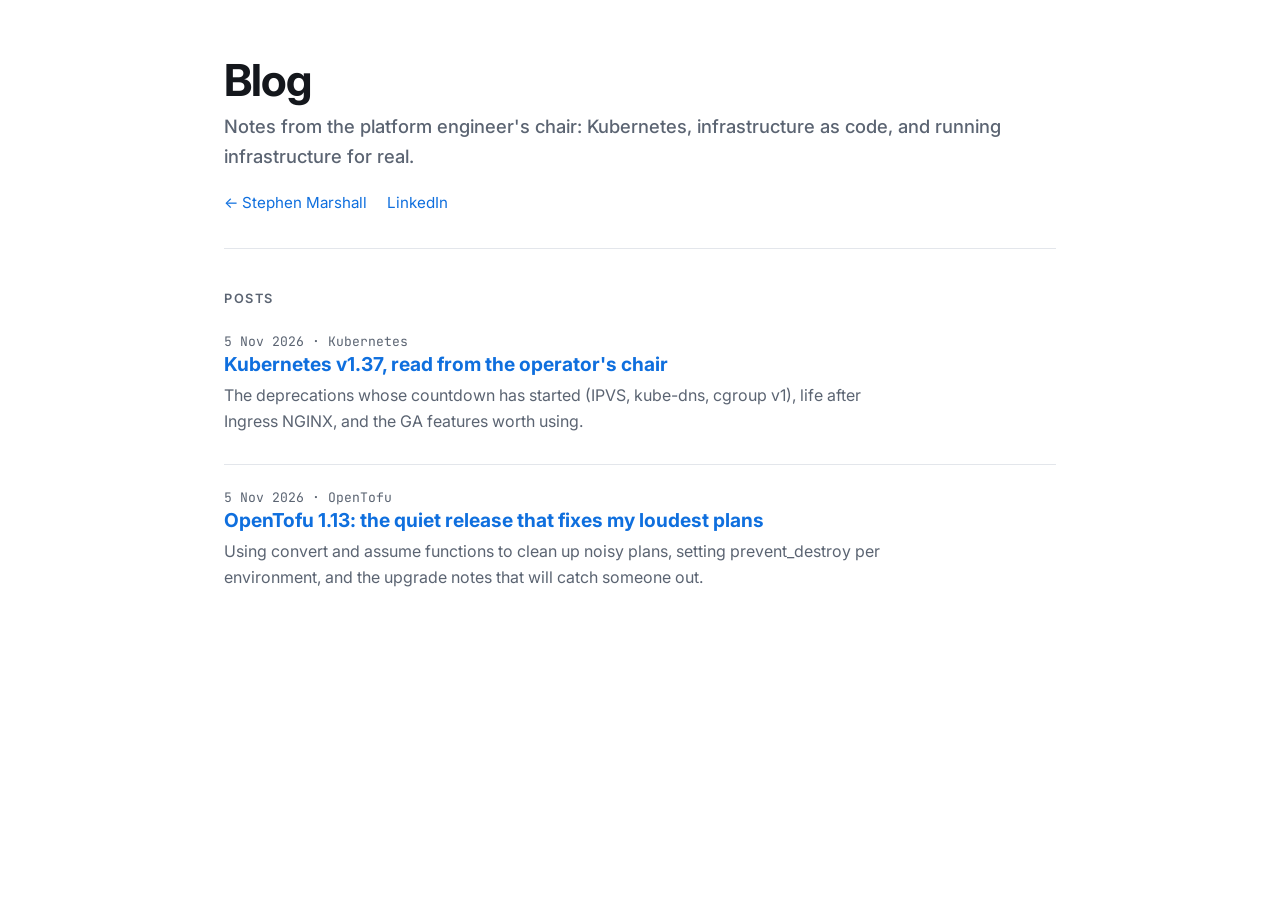
==== blog/index.html @ 0a49994a "Add blog with Kubernetes v1.37 and OpenTofu 1.13 posts Co-Authored-By: Claude Opus 5.5 <noreply@anth" ====
<!doctype html>
<html lang="en">
<head>
<meta charset="utf-8">
<meta name="viewport" content="width=device-width, initial-scale=1">
<title>Stephen Marshall — Blog</title>
<meta name="description" content="Notes from the platform engineer's chair: Kubernetes, OpenTofu and running infrastructure for real.">
<link rel="preconnect" href="https://fonts.googleapis.com">
<link rel="preconnect" href="https://fonts.gstatic.com" crossorigin>
<link href="https://fonts.googleapis.com/css2?family=Inter:wght@400;500;600;700&family=JetBrains+Mono:wght@500&display=swap" rel="stylesheet">
<link rel="stylesheet" href="../style.css">
<link rel="stylesheet" href="blog.css">
</head>
<body>
<div class="wrap">
  <header>
    <h1>Blog</h1>
    <p class="role">Notes from the platform engineer's chair: Kubernetes, infrastructure as code, and running infrastructure for real.</p>
    <div class="contact">
      <a href="../">← Stephen Marshall</a>
      <a href="https://www.linkedin.com/in/stephenmarshallsheerness" rel="noopener">LinkedIn</a>
    </div>
  </header>

  <section>
    <h2>Posts</h2>
    <ul class="post-list">
      <li>
        <div class="meta">5 Nov 2026 · Kubernetes</div>
        <h3><a href="kubernetes-1-37-for-operators/">Kubernetes v1.37, read from the operator's chair</a></h3>
        <p>The deprecations whose countdown has started (IPVS, kube-dns, cgroup v1), life after Ingress NGINX, and the GA features worth using.</p>
      </li>
      <li>
        <div class="meta">5 Nov 2026 · OpenTofu</div>
        <h3><a href="opentofu-1-13-quiet-release/">OpenTofu 1.13: the quiet release that fixes my loudest plans</a></h3>
        <p>Using convert and assume functions to clean up noisy plans, setting prevent_destroy per environment, and the upgrade notes that will catch someone out.</p>
      </li>
    </ul>
  </section>
</div>
</body>
</html>
---- style.css ----
:root {
    --bg: #ffffff;
    --surface: #f6f7f9;
    --text: #14171c;
    --muted: #5b6472;
    --line: #e3e6eb;
    --accent: #0f6fde;
    --chip: #eef3fb;
    --chip-text: #1d4f91;
  }
  @media (prefers-color-scheme: dark) {
    :root:not([data-theme="light"]) {
      --bg: #0e1116;
      --surface: #161b22;
      --text: #e6e9ee;
      --muted: #9aa4b2;
      --line: #262d38;
      --accent: #5aa2ff;
      --chip: #1a2433;
      --chip-text: #a9c8f5;
    }
  }
  :root[data-theme="dark"] {
    --bg: #0e1116;
    --surface: #161b22;
    --text: #e6e9ee;
    --muted: #9aa4b2;
    --line: #262d38;
    --accent: #5aa2ff;
    --chip: #1a2433;
    --chip-text: #a9c8f5;
  }

  * { box-sizing: border-box; }
  html { -webkit-text-size-adjust: 100%; }
  body {
    margin: 0;
    background: var(--bg);
    color: var(--text);
    font: 16px/1.6 Inter, system-ui, -apple-system, "Segoe UI", Roboto, sans-serif;
  }
  a { color: var(--accent); text-decoration: none; }
  a:hover { text-decoration: underline; }

  .wrap { max-width: 880px; margin: 0 auto; padding: 56px 24px 80px; }

  header { border-bottom: 1px solid var(--line); padding-bottom: 32px; margin-bottom: 8px; }
  h1 { font-size: clamp(2rem, 5vw, 2.75rem); line-height: 1.1; margin: 0 0 8px; letter-spacing: -0.02em; }
  .role { font-size: 1.15rem; color: var(--muted); margin: 0 0 20px; font-weight: 500; }
  .contact { display: flex; flex-wrap: wrap; gap: 8px 20px; font-size: 0.95rem; color: var(--muted); }
  .contact a { display: inline-flex; align-items: center; gap: 6px; }
  .actions { margin-top: 20px; display: flex; gap: 10px; flex-wrap: wrap; }
  .btn {
    font: inherit; font-size: 0.9rem; font-weight: 500;
    padding: 7px 14px; border-radius: 8px; cursor: pointer;
    border: 1px solid var(--line); background: var(--surface); color: var(--text);
  }
  .btn:hover { border-color: var(--accent); }

  section { padding: 32px 0 8px; }
  h2 {
    font-size: 0.8rem; text-transform: uppercase; letter-spacing: 0.12em;
    color: var(--muted); margin: 0 0 18px; font-weight: 600;
  }
  .summary p { margin: 0 0 12px; max-width: 70ch; }

  .skills { display: grid; grid-template-columns: repeat(auto-fit, minmax(240px, 1fr)); gap: 16px; }
  .skill-group { background: var(--surface); border: 1px solid var(--line); border-radius: 12px; padding: 16px 18px; }
  .skill-group h3 { margin: 0 0 10px; font-size: 0.95rem; }
  .chips { display: flex; flex-wrap: wrap; gap: 6px; }
  .chip { background: var(--chip); color: var(--chip-text); border-radius: 999px; padding: 2px 10px; font-size: 0.82rem; font-weight: 500; }

  .job { display: grid; grid-template-columns: 170px 1fr; gap: 4px 24px; padding: 18px 0; border-top: 1px solid var(--line); }
  .job:first-of-type { border-top: 0; padding-top: 0; }
  .when { color: var(--muted); font-size: 0.88rem; font-family: "JetBrains Mono", ui-monospace, monospace; padding-top: 3px; }
  .job h3 { margin: 0; font-size: 1.05rem; }
  .org { color: var(--muted); font-size: 0.95rem; margin: 2px 0 8px; }
  .job ul { margin: 0; padding-left: 18px; }
  .job li { margin: 0 0 4px; }
  .job p { margin: 0 0 6px; }
  .compact .job { padding: 12px 0; }

  .list { display: grid; grid-template-columns: repeat(auto-fit, minmax(260px, 1fr)); gap: 12px; }
  .item { border: 1px solid var(--line); border-radius: 12px; padding: 14px 16px; }
  .item strong { display: block; }
  .item span { color: var(--muted); font-size: 0.9rem; }

  .principles { display: grid; grid-template-columns: repeat(auto-fit, minmax(240px, 1fr)); gap: 12px; }
  .principles div { border-left: 3px solid var(--accent); padding: 4px 0 4px 14px; }
  .principles strong { display: block; }
  .principles span { color: var(--muted); font-size: 0.92rem; }

  footer { margin-top: 48px; padding-top: 20px; border-top: 1px solid var(--line); color: var(--muted); font-size: 0.85rem; }

  @media (max-width: 640px) {
    .wrap { padding: 32px 16px 56px; }
    .job { grid-template-columns: 1fr; }
  }

  @media print {
    :root { --bg: #fff; --surface: #fff; --text: #000; --muted: #444; --line: #ccc; --accent: #000; --chip: #fff; --chip-text: #000; }
    .actions { display: none; }
    .wrap { padding: 0; max-width: none; }
    .chip { border: 1px solid #ccc; }
    section, .job { break-inside: avoid; }
    a { text-decoration: none; }
  }

  /* --- sign-in gate --- */
  [hidden] { display: none !important; }
  .gate { max-width: 420px; margin: 40px auto 0; text-align: center; }
  .gate p { color: var(--muted); margin: 0 0 20px; }
  .providers { display: grid; gap: 10px; }
  .provider {
    font: inherit; font-weight: 500; font-size: 0.98rem;
    display: flex; align-items: center; justify-content: center; gap: 10px;
    padding: 11px 16px; border-radius: 10px; cursor: pointer;
    border: 1px solid var(--line); background: var(--surface); color: var(--text);
  }
  .provider:hover { border-color: var(--accent); }
  .provider svg { width: 18px; height: 18px; flex: none; }
  .note { font-size: 0.82rem; color: var(--muted); margin-top: 18px; }
  .note details { text-align: left; margin-top: 8px; }
  .note summary { cursor: pointer; text-align: center; color: var(--accent); }
  .error { color: #d4351c; font-size: 0.9rem; margin-top: 14px; }
  .session { font-size: 0.85rem; color: var(--muted); margin-top: 16px; }
  .linkbtn { font: inherit; background: none; border: 0; padding: 0; color: var(--accent); cursor: pointer; }
  .loading { color: var(--muted); text-align: center; padding: 48px 0; }
  table { width: 100%; border-collapse: collapse; font-size: 0.92rem; }
  th, td { text-align: left; padding: 10px 8px; border-bottom: 1px solid var(--line); vertical-align: top; }
  th { color: var(--muted); font-weight: 600; font-size: 0.8rem; text-transform: uppercase; letter-spacing: 0.06em; }
  .table-wrap { overflow-x: auto; }
  @media print { .session, .gate { display: none; } }
  .quote { margin: 0 0 20px; padding-left: 14px; border-left: 3px solid var(--accent); color: var(--muted); font-style: italic; max-width: 60ch; }
---- blog/blog.css ----
/* Blog styles — layered on top of ../style.css */
.topnav { display: flex; justify-content: space-between; align-items: center; gap: 12px; font-size: 0.92rem; color: var(--muted); margin-bottom: 28px; flex-wrap: wrap; }
.topnav a { font-weight: 500; }

.post-list { list-style: none; padding: 0; margin: 0; }
.post-list li { padding: 22px 0; border-top: 1px solid var(--line); }
.post-list li:first-child { border-top: 0; padding-top: 4px; }
.post-list h3 { margin: 0 0 6px; font-size: 1.2rem; line-height: 1.3; }
.post-list p { margin: 0 0 8px; color: var(--muted); max-width: 68ch; }
.meta { font-family: "JetBrains Mono", ui-monospace, monospace; font-size: 0.82rem; color: var(--muted); }

article { max-width: 72ch; }
article h1 { font-size: clamp(1.7rem, 4.5vw, 2.4rem); margin: 6px 0 12px; }
article .lede { font-size: 1.12rem; color: var(--muted); margin: 0 0 8px; }
article h2 { font-size: 1.35rem; text-transform: none; letter-spacing: -0.01em; color: var(--text); margin: 40px 0 12px; font-weight: 700; }
article h3 { font-size: 1.08rem; margin: 26px 0 8px; }
article p, article li { margin: 0 0 14px; }
article ul, article ol { padding-left: 22px; }
article code { font-family: "JetBrains Mono", ui-monospace, monospace; font-size: 0.86em; background: var(--surface); border: 1px solid var(--line); border-radius: 5px; padding: 1px 5px; }
article pre { background: var(--surface); border: 1px solid var(--line); border-radius: 10px; padding: 14px 16px; overflow-x: auto; font-size: 0.86rem; line-height: 1.5; margin: 0 0 18px; }
article pre code { background: none; border: 0; padding: 0; font-size: inherit; }
article blockquote { margin: 0 0 18px; padding: 4px 0 4px 16px; border-left: 3px solid var(--accent); color: var(--muted); }

figure { margin: 24px 0 28px; }
figure .diagram { background: var(--surface); border: 1px solid var(--line); border-radius: 12px; padding: 12px; overflow-x: auto; }
figure svg { display: block; width: 100%; min-width: 560px; height: auto; }
figcaption { font-size: 0.86rem; color: var(--muted); margin-top: 8px; }
svg text { font-family: Inter, system-ui, sans-serif; fill: var(--text); }
svg .muted { fill: var(--muted); }
svg .mono { font-family: "JetBrains Mono", ui-monospace, monospace; }
svg .box { fill: var(--bg); stroke: var(--line); stroke-width: 1.5; }
svg .box-accent { fill: var(--chip); stroke: var(--accent); stroke-width: 1.5; }
svg .box-warn { fill: var(--bg); stroke: #d4351c; stroke-width: 1.5; stroke-dasharray: 5 4; }
svg .line { stroke: var(--line); stroke-width: 1; }
svg .arrow { stroke: var(--accent); stroke-width: 2; fill: none; }
svg .bar { fill: var(--accent); opacity: 0.18; }
svg .dot { fill: var(--accent); }
svg .dot-warn { fill: #d4351c; }
svg .dot-hollow { fill: var(--bg); stroke: var(--accent); stroke-width: 2; }

.callout { background: var(--chip); color: var(--text); border-radius: 10px; padding: 12px 16px; margin: 0 0 18px; font-size: 0.95rem; }
.sources { font-size: 0.88rem; color: var(--muted); border-top: 1px solid var(--line); margin-top: 40px; padding-top: 16px; }
.sources ul { padding-left: 18px; }
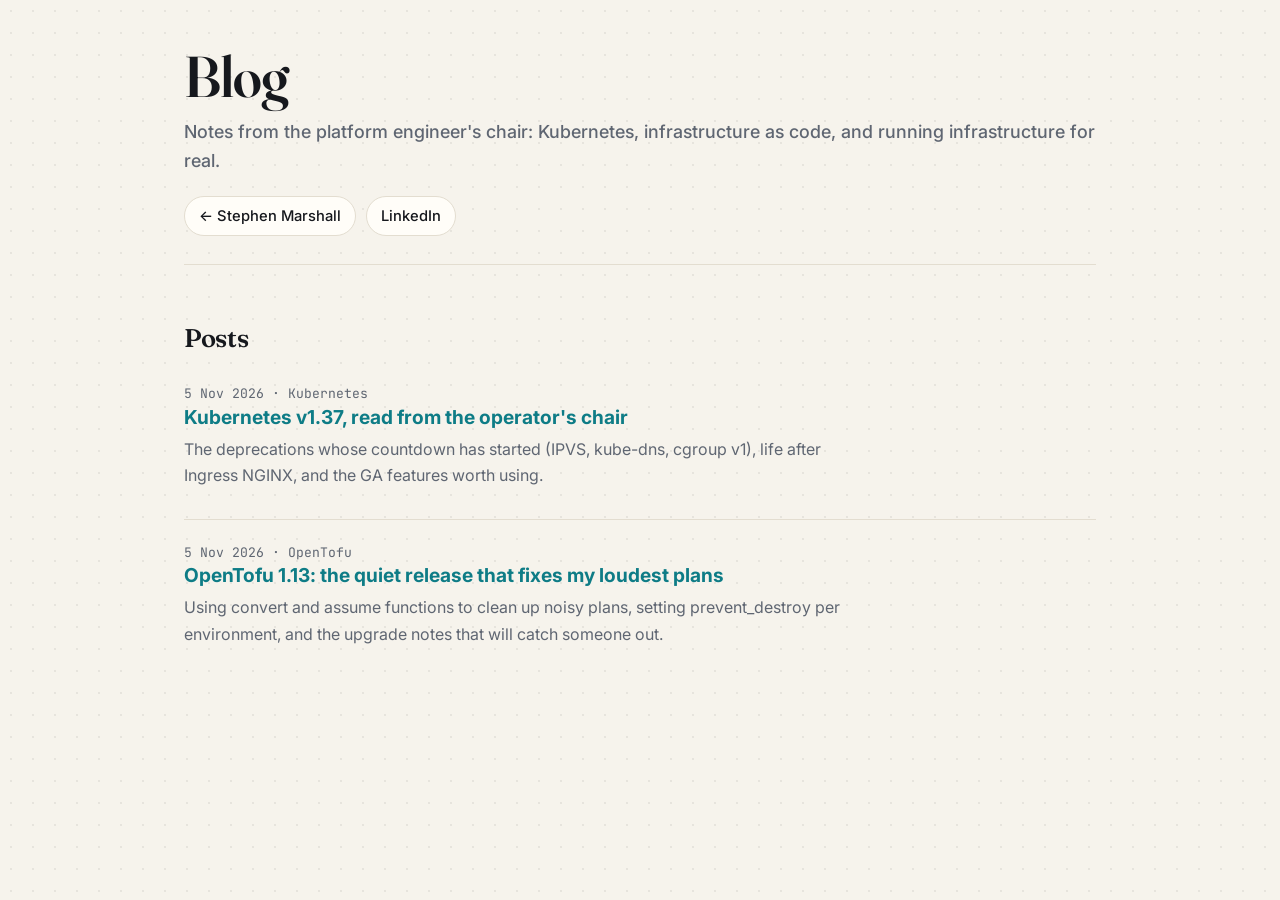
==== commit 2509c9f6: "Restyle site: sketch portrait, sketchbook theme, CV section nav and timeline Co-Authored-By: Claude " ====
--- a/blog/index.html
+++ b/blog/index.html
@@ -7,7 +7,7 @@
 <meta name="description" content="Notes from the platform engineer's chair: Kubernetes, OpenTofu and running infrastructure for real.">
 <link rel="preconnect" href="https://fonts.googleapis.com">
 <link rel="preconnect" href="https://fonts.gstatic.com" crossorigin>
-<link href="https://fonts.googleapis.com/css2?family=Inter:wght@400;500;600;700&family=JetBrains+Mono:wght@500&display=swap" rel="stylesheet">
+<link href="https://fonts.googleapis.com/css2?family=Fraunces:ital,opsz,wght@0,9..144,500;0,9..144,600;1,9..144,400&family=Inter:wght@400;500;600;700&family=JetBrains+Mono:wght@500&display=swap" rel="stylesheet">
 <link rel="stylesheet" href="../style.css">
 <link rel="stylesheet" href="blog.css">
 </head>
--- a/style.css
+++ b/style.css
@@ -1,135 +1,257 @@
-
-  :root {
-    --bg: #ffffff;
-    --surface: #f6f7f9;
-    --text: #14171c;
-    --muted: #5b6472;
-    --line: #e3e6eb;
-    --accent: #0f6fde;
-    --chip: #eef3fb;
-    --chip-text: #1d4f91;
+/* ==========================================================
+   Stephen Marshall — "engineer's sketchbook" theme
+   Tokens are shared with blog/blog.css — keep the names.
+   ========================================================== */
+:root {
+  --bg: #f6f3ec;          /* warm paper */
+  --surface: #fffdf8;
+  --text: #16181d;        /* ink */
+  --muted: #5f6672;
+  --line: #e3ddd0;
+  --accent: #0e7c86;      /* teal ink */
+  --accent-2: #e8590c;    /* warm highlight, used sparingly */
+  --chip: #e3f1f1;
+  --chip-text: #0b5c63;
+  --dot: rgba(22, 24, 29, 0.07);
+  --shadow: 0 1px 2px rgba(22,24,29,.04), 0 8px 24px -12px rgba(22,24,29,.14);
+  --paper: #fdfbf6;       /* the sketch always sits on paper */
+  --display: "Fraunces", Georgia, "Times New Roman", serif;
+  --mono: "JetBrains Mono", ui-monospace, SFMono-Regular, Menlo, monospace;
+}
+@media (prefers-color-scheme: dark) {
+  :root:not([data-theme="light"]) {
+    --bg: #0f1115; --surface: #171a21; --text: #ece9e2; --muted: #a3a8b3; --line: #2a2f39;
+    --accent: #45c4cc; --accent-2: #ff8a4c; --chip: #133338; --chip-text: #a3e6ea;
+    --dot: rgba(236, 233, 226, 0.06);
+    --shadow: 0 1px 2px rgba(0,0,0,.3), 0 10px 28px -14px rgba(0,0,0,.6);
+    --paper: #ece6d9;
   }
-  @media (prefers-color-scheme: dark) {
-    :root:not([data-theme="light"]) {
-      --bg: #0e1116;
-      --surface: #161b22;
-      --text: #e6e9ee;
-      --muted: #9aa4b2;
-      --line: #262d38;
-      --accent: #5aa2ff;
-      --chip: #1a2433;
-      --chip-text: #a9c8f5;
-    }
-  }
-  :root[data-theme="dark"] {
-    --bg: #0e1116;
-    --surface: #161b22;
-    --text: #e6e9ee;
-    --muted: #9aa4b2;
-    --line: #262d38;
-    --accent: #5aa2ff;
-    --chip: #1a2433;
-    --chip-text: #a9c8f5;
-  }
-
-  * { box-sizing: border-box; }
-  html { -webkit-text-size-adjust: 100%; }
-  body {
-    margin: 0;
-    background: var(--bg);
-    color: var(--text);
-    font: 16px/1.6 Inter, system-ui, -apple-system, "Segoe UI", Roboto, sans-serif;
-  }
-  a { color: var(--accent); text-decoration: none; }
-  a:hover { text-decoration: underline; }
-
-  .wrap { max-width: 880px; margin: 0 auto; padding: 56px 24px 80px; }
-
-  header { border-bottom: 1px solid var(--line); padding-bottom: 32px; margin-bottom: 8px; }
-  h1 { font-size: clamp(2rem, 5vw, 2.75rem); line-height: 1.1; margin: 0 0 8px; letter-spacing: -0.02em; }
-  .role { font-size: 1.15rem; color: var(--muted); margin: 0 0 20px; font-weight: 500; }
-  .contact { display: flex; flex-wrap: wrap; gap: 8px 20px; font-size: 0.95rem; color: var(--muted); }
-  .contact a { display: inline-flex; align-items: center; gap: 6px; }
-  .actions { margin-top: 20px; display: flex; gap: 10px; flex-wrap: wrap; }
-  .btn {
-    font: inherit; font-size: 0.9rem; font-weight: 500;
-    padding: 7px 14px; border-radius: 8px; cursor: pointer;
-    border: 1px solid var(--line); background: var(--surface); color: var(--text);
-  }
-  .btn:hover { border-color: var(--accent); }
-
-  section { padding: 32px 0 8px; }
-  h2 {
-    font-size: 0.8rem; text-transform: uppercase; letter-spacing: 0.12em;
-    color: var(--muted); margin: 0 0 18px; font-weight: 600;
-  }
-  .summary p { margin: 0 0 12px; max-width: 70ch; }
-
-  .skills { display: grid; grid-template-columns: repeat(auto-fit, minmax(240px, 1fr)); gap: 16px; }
-  .skill-group { background: var(--surface); border: 1px solid var(--line); border-radius: 12px; padding: 16px 18px; }
-  .skill-group h3 { margin: 0 0 10px; font-size: 0.95rem; }
-  .chips { display: flex; flex-wrap: wrap; gap: 6px; }
-  .chip { background: var(--chip); color: var(--chip-text); border-radius: 999px; padding: 2px 10px; font-size: 0.82rem; font-weight: 500; }
-
-  .job { display: grid; grid-template-columns: 170px 1fr; gap: 4px 24px; padding: 18px 0; border-top: 1px solid var(--line); }
-  .job:first-of-type { border-top: 0; padding-top: 0; }
-  .when { color: var(--muted); font-size: 0.88rem; font-family: "JetBrains Mono", ui-monospace, monospace; padding-top: 3px; }
-  .job h3 { margin: 0; font-size: 1.05rem; }
-  .org { color: var(--muted); font-size: 0.95rem; margin: 2px 0 8px; }
-  .job ul { margin: 0; padding-left: 18px; }
-  .job li { margin: 0 0 4px; }
-  .job p { margin: 0 0 6px; }
-  .compact .job { padding: 12px 0; }
-
-  .list { display: grid; grid-template-columns: repeat(auto-fit, minmax(260px, 1fr)); gap: 12px; }
-  .item { border: 1px solid var(--line); border-radius: 12px; padding: 14px 16px; }
-  .item strong { display: block; }
-  .item span { color: var(--muted); font-size: 0.9rem; }
-
-  .principles { display: grid; grid-template-columns: repeat(auto-fit, minmax(240px, 1fr)); gap: 12px; }
-  .principles div { border-left: 3px solid var(--accent); padding: 4px 0 4px 14px; }
-  .principles strong { display: block; }
-  .principles span { color: var(--muted); font-size: 0.92rem; }
-
-  footer { margin-top: 48px; padding-top: 20px; border-top: 1px solid var(--line); color: var(--muted); font-size: 0.85rem; }
-
-  @media (max-width: 640px) {
-    .wrap { padding: 32px 16px 56px; }
-    .job { grid-template-columns: 1fr; }
-  }
-
-  @media print {
-    :root { --bg: #fff; --surface: #fff; --text: #000; --muted: #444; --line: #ccc; --accent: #000; --chip: #fff; --chip-text: #000; }
-    .actions { display: none; }
-    .wrap { padding: 0; max-width: none; }
-    .chip { border: 1px solid #ccc; }
-    section, .job { break-inside: avoid; }
-    a { text-decoration: none; }
-  }
-
-  /* --- sign-in gate --- */
-  [hidden] { display: none !important; }
-  .gate { max-width: 420px; margin: 40px auto 0; text-align: center; }
-  .gate p { color: var(--muted); margin: 0 0 20px; }
-  .providers { display: grid; gap: 10px; }
-  .provider {
-    font: inherit; font-weight: 500; font-size: 0.98rem;
-    display: flex; align-items: center; justify-content: center; gap: 10px;
-    padding: 11px 16px; border-radius: 10px; cursor: pointer;
-    border: 1px solid var(--line); background: var(--surface); color: var(--text);
-  }
-  .provider:hover { border-color: var(--accent); }
-  .provider svg { width: 18px; height: 18px; flex: none; }
-  .note { font-size: 0.82rem; color: var(--muted); margin-top: 18px; }
-  .note details { text-align: left; margin-top: 8px; }
-  .note summary { cursor: pointer; text-align: center; color: var(--accent); }
-  .error { color: #d4351c; font-size: 0.9rem; margin-top: 14px; }
-  .session { font-size: 0.85rem; color: var(--muted); margin-top: 16px; }
-  .linkbtn { font: inherit; background: none; border: 0; padding: 0; color: var(--accent); cursor: pointer; }
-  .loading { color: var(--muted); text-align: center; padding: 48px 0; }
-  table { width: 100%; border-collapse: collapse; font-size: 0.92rem; }
-  th, td { text-align: left; padding: 10px 8px; border-bottom: 1px solid var(--line); vertical-align: top; }
-  th { color: var(--muted); font-weight: 600; font-size: 0.8rem; text-transform: uppercase; letter-spacing: 0.06em; }
-  .table-wrap { overflow-x: auto; }
-  @media print { .session, .gate { display: none; } }
-  .quote { margin: 0 0 20px; padding-left: 14px; border-left: 3px solid var(--accent); color: var(--muted); font-style: italic; max-width: 60ch; }
+}
+:root[data-theme="dark"] {
+  --bg: #0f1115; --surface: #171a21; --text: #ece9e2; --muted: #a3a8b3; --line: #2a2f39;
+  --accent: #45c4cc; --accent-2: #ff8a4c; --chip: #133338; --chip-text: #a3e6ea;
+  --dot: rgba(236, 233, 226, 0.06);
+  --shadow: 0 1px 2px rgba(0,0,0,.3), 0 10px 28px -14px rgba(0,0,0,.6);
+  --paper: #ece6d9;
+}
+
+* { box-sizing: border-box; }
+html { -webkit-text-size-adjust: 100%; scroll-behavior: smooth; scroll-padding-top: 84px; }
+body {
+  margin: 0;
+  background-color: var(--bg);
+  background-image: radial-gradient(var(--dot) 1px, transparent 1.2px);
+  background-size: 22px 22px;
+  color: var(--text);
+  font: 16px/1.65 Inter, system-ui, -apple-system, "Segoe UI", Roboto, sans-serif;
+  -webkit-font-smoothing: antialiased;
+}
+a { color: var(--accent); text-decoration: none; }
+a:hover { text-decoration: underline; text-underline-offset: 3px; }
+::selection { background: var(--accent); color: var(--bg); }
+[hidden] { display: none !important; }
+
+.wrap { max-width: 960px; margin: 0 auto; padding: 48px 24px 80px; }
+
+/* ---------- header (shared by CV, blog index, visitors) ---------- */
+header { border-bottom: 1px solid var(--line); padding-bottom: 28px; margin-bottom: 8px; }
+h1 { font-family: var(--display); font-weight: 600; font-size: clamp(2.2rem, 6vw, 3.6rem); line-height: 1.02; margin: 0 0 10px; letter-spacing: -0.02em; font-variation-settings: "opsz" 144; }
+.role { font-size: 1.12rem; color: var(--muted); margin: 0 0 20px; font-weight: 500; }
+.eyebrow { font-family: var(--mono); font-size: 0.78rem; letter-spacing: 0.14em; text-transform: uppercase; color: var(--accent); margin: 0 0 14px; }
+.contact { display: flex; flex-wrap: wrap; gap: 10px; font-size: 0.92rem; }
+.contact a {
+  display: inline-flex; align-items: center; gap: 8px; padding: 7px 14px; border-radius: 999px;
+  border: 1px solid var(--line); background: var(--surface); color: var(--text); font-weight: 500;
+  transition: border-color .15s, transform .15s;
+}
+.contact a:hover { border-color: var(--accent); text-decoration: none; transform: translateY(-1px); }
+.contact svg { width: 15px; height: 15px; flex: none; }
+.quote { margin: 0 0 24px; padding-left: 16px; border-left: 3px solid var(--accent-2); color: var(--muted); font-family: var(--display); font-style: italic; font-size: 1.12rem; max-width: 52ch; }
+
+.actions { margin-top: 18px; display: flex; gap: 10px; flex-wrap: wrap; }
+.btn {
+  font: inherit; font-size: 0.88rem; font-weight: 600; padding: 8px 16px; border-radius: 999px; cursor: pointer;
+  border: 1px solid var(--text); background: var(--text); color: var(--bg); transition: transform .15s, opacity .15s;
+}
+.btn:hover { transform: translateY(-1px); opacity: .9; }
+
+/* ---------- landing hero ---------- */
+.hero { display: grid; grid-template-columns: 1.15fr 0.85fr; gap: 40px; align-items: center; border-bottom: 0; padding: 12px 0 0; margin: 0; }
+.hero-copy { min-width: 0; }
+.name-underline { display: block; width: min(320px, 70%); height: 14px; margin: -2px 0 18px; color: var(--accent-2); }
+.portrait { position: relative; justify-self: center; width: min(380px, 100%); aspect-ratio: 630 / 757; }
+.portrait { margin: 0; }
+.portrait::before {
+  content: ""; position: absolute; inset: 6% -6% -5% 8%; border-radius: 28px; transform: rotate(4deg);
+  background: var(--accent); opacity: .22; z-index: 0;
+}
+.portrait img {
+  position: relative; z-index: 1; width: 100%; height: auto; display: block;
+  background: var(--paper); border-radius: 24px; transform: rotate(-1.5deg);
+  box-shadow: 0 2px 4px rgba(0,0,0,.06), 0 24px 48px -20px rgba(0,0,0,.35);
+}
+.portrait .tag {
+  position: absolute; z-index: 2; right: -4px; bottom: 12%; transform: rotate(-4deg);
+  font-family: var(--mono); font-size: 0.74rem; background: var(--surface); color: var(--text);
+  border: 1px solid var(--line); border-radius: 8px; padding: 6px 10px; box-shadow: var(--shadow);
+}
+.portrait .tag b { color: var(--accent); font-weight: 500; }
+
+/* sign-in card */
+.gate { margin-top: 8px; max-width: 420px; background: var(--surface); border: 1px solid var(--line); border-radius: 18px; padding: 22px; box-shadow: var(--shadow); }
+.gate p { color: var(--muted); margin: 0 0 14px; font-size: 0.95rem; }
+.gate p strong { color: var(--text); }
+.providers { display: grid; gap: 10px; }
+.provider {
+  font: inherit; font-weight: 600; font-size: 0.96rem; display: flex; align-items: center; justify-content: center; gap: 10px;
+  padding: 12px 16px; border-radius: 12px; cursor: pointer; border: 1px solid var(--line); background: var(--bg); color: var(--text);
+  transition: border-color .15s, transform .15s;
+}
+.provider:hover { border-color: var(--accent); transform: translateY(-1px); }
+.provider svg { width: 18px; height: 18px; flex: none; }
+.note { font-size: 0.8rem; color: var(--muted); margin-top: 14px; }
+.note details { margin-top: 6px; }
+.note summary { cursor: pointer; color: var(--accent); }
+.error { color: #d4351c; font-size: 0.9rem; margin-top: 12px; }
+
+/* public "latest writing" strip */
+.latest { margin-top: 56px; }
+.latest-grid { display: grid; grid-template-columns: repeat(auto-fit, minmax(260px, 1fr)); gap: 14px; }
+.post-card {
+  display: block; background: var(--surface); border: 1px solid var(--line); border-radius: 14px; padding: 18px 20px; color: var(--text);
+  transition: border-color .15s, transform .15s, box-shadow .15s;
+}
+.post-card:hover { text-decoration: none; border-color: var(--accent); transform: translateY(-2px); box-shadow: var(--shadow); }
+.post-card .meta { font-family: var(--mono); font-size: 0.76rem; color: var(--muted); }
+.post-card strong { display: block; font-family: var(--display); font-size: 1.15rem; line-height: 1.3; margin: 6px 0 4px; font-weight: 600; }
+.post-card span { color: var(--muted); font-size: 0.9rem; }
+
+/* ---------- signed-in: compact header + section nav ---------- */
+body.signed-in .hero { grid-template-columns: auto 1fr; gap: 22px; padding-bottom: 24px; border-bottom: 1px solid var(--line); }
+body.signed-in .portrait { display: none; }
+body.signed-in .avatar { display: block; }
+body.signed-in .hero h1 { font-size: clamp(2rem, 5vw, 2.8rem); }
+body.signed-in .name-underline, body.signed-in .quote, body.signed-in .latest { display: none; }
+body.signed-in .role { margin-bottom: 14px; }
+.avatar {
+  display: none; width: 112px; height: 112px; border-radius: 50%; overflow: hidden; flex: none;
+  background: var(--paper); border: 3px solid var(--surface); box-shadow: 0 0 0 2px var(--accent), var(--shadow);
+}
+.avatar img { width: 100%; height: 100%; object-fit: cover; }
+.session { font-size: 0.85rem; color: var(--muted); margin-top: 14px; }
+.linkbtn { font: inherit; background: none; border: 0; padding: 0; color: var(--accent); cursor: pointer; }
+
+.cv-nav {
+  position: sticky; top: 0; z-index: 10; margin: 0 -24px; padding: 12px 24px;
+  background: color-mix(in srgb, var(--bg) 86%, transparent); backdrop-filter: blur(10px); -webkit-backdrop-filter: blur(10px);
+  border-bottom: 1px solid var(--line); display: flex; gap: 6px; overflow-x: auto; scrollbar-width: none;
+}
+.cv-nav::-webkit-scrollbar { display: none; }
+.cv-nav a { flex: none; font-size: 0.84rem; font-weight: 500; color: var(--muted); padding: 6px 12px; border-radius: 999px; }
+.cv-nav a:hover { color: var(--text); background: var(--surface); text-decoration: none; }
+.cv-nav a.active { color: var(--accent); background: var(--chip); }
+
+/* ---------- CV body (HTML injected from Firestore) ---------- */
+#cv { counter-reset: sec; }
+section { padding: 44px 0 4px; }
+h2 {
+  display: flex; align-items: baseline; gap: 12px; font-family: var(--display); font-size: 1.6rem; font-weight: 600;
+  letter-spacing: -0.01em; text-transform: none; color: var(--text); margin: 0 0 20px;
+}
+#cv h2::before { counter-increment: sec; content: counter(sec, decimal-leading-zero); font-family: var(--mono); font-size: 0.8rem; color: var(--accent); font-weight: 500; }
+#cv h2::after { content: ""; flex: 1; height: 1px; background: var(--line); transform: translateY(-6px); }
+
+.summary p { margin: 0 0 12px; max-width: 70ch; font-size: 1.05rem; }
+.summary p:first-of-type::first-letter { font-family: var(--display); float: left; font-size: 3.4rem; line-height: .9; padding: 6px 10px 0 0; color: var(--accent); font-weight: 600; }
+
+.skills { display: grid; grid-template-columns: repeat(auto-fit, minmax(260px, 1fr)); gap: 14px; }
+.skill-group { background: var(--surface); border: 1px solid var(--line); border-radius: 14px; padding: 18px 20px; transition: border-color .15s, transform .15s, box-shadow .15s; }
+.skill-group:hover { border-color: var(--accent); transform: translateY(-2px); box-shadow: var(--shadow); }
+.skill-group h3 { margin: 0 0 12px; font-size: 0.95rem; }
+.chips { display: flex; flex-wrap: wrap; gap: 6px; }
+.chip { background: var(--chip); color: var(--chip-text); border-radius: 999px; padding: 3px 11px; font-size: 0.8rem; font-weight: 500; }
+
+/* experience as a timeline */
+.job { position: relative; display: grid; grid-template-columns: 170px 1fr; gap: 4px 30px; padding: 0 0 30px; }
+.job::before { content: ""; position: absolute; left: 185px; top: 10px; bottom: 0; width: 2px; background: var(--line); }
+.job:last-of-type::before { bottom: 30px; }
+.job::after { content: ""; position: absolute; left: 180px; top: 6px; width: 12px; height: 12px; border-radius: 50%; background: var(--bg); border: 2px solid var(--accent); }
+.job:first-of-type::after { background: var(--accent); box-shadow: 0 0 0 5px var(--chip); }
+.job > div:last-child { padding-left: 16px; }
+.when { color: var(--muted); font-size: 0.82rem; font-family: var(--mono); padding-top: 2px; text-align: right; }
+.job h3 { margin: 0; font-size: 1.12rem; }
+.org { color: var(--muted); font-size: 0.93rem; margin: 2px 0 10px; }
+.job ul { margin: 6px 0 0; padding-left: 0; list-style: none; }
+.job li { position: relative; margin: 0 0 6px; padding-left: 18px; }
+.job li::before { content: "▹"; position: absolute; left: 0; color: var(--accent); }
+.job p { margin: 0 0 8px; }
+.compact .job { padding-bottom: 22px; }
+
+.list { display: grid; grid-template-columns: repeat(auto-fit, minmax(260px, 1fr)); gap: 12px; }
+.item { position: relative; background: var(--surface); border: 1px solid var(--line); border-radius: 14px; padding: 16px 18px 16px 52px; transition: border-color .15s, transform .15s; }
+.item:hover { border-color: var(--accent); transform: translateY(-2px); }
+.item::before {
+  content: "✓"; position: absolute; left: 16px; top: 16px; width: 24px; height: 24px; border-radius: 50%;
+  display: grid; place-items: center; font-size: 0.8rem; font-weight: 700; background: var(--chip); color: var(--chip-text);
+}
+.item strong { display: block; line-height: 1.35; }
+.item strong a { color: var(--text); }
+.item span { color: var(--muted); font-size: 0.86rem; }
+
+.principles { display: grid; grid-template-columns: repeat(auto-fit, minmax(210px, 1fr)); gap: 12px; }
+.principles div { background: var(--surface); border: 1px solid var(--line); border-top: 3px solid var(--accent); border-radius: 12px; padding: 16px 18px; }
+.principles div:nth-child(even) { border-top-color: var(--accent-2); }
+.principles strong { display: block; margin-bottom: 4px; }
+.principles span { color: var(--muted); font-size: 0.9rem; }
+
+footer { margin-top: 56px; padding-top: 20px; border-top: 1px dashed var(--line); color: var(--muted); font-size: 0.88rem; font-family: var(--display); font-style: italic; }
+
+.loading { color: var(--muted); text-align: center; padding: 48px 0; }
+
+/* visitors page table */
+table { width: 100%; border-collapse: collapse; font-size: 0.92rem; background: var(--surface); border-radius: 12px; overflow: hidden; }
+th, td { text-align: left; padding: 10px 12px; border-bottom: 1px solid var(--line); vertical-align: top; }
+th { color: var(--muted); font-weight: 600; font-size: 0.76rem; text-transform: uppercase; letter-spacing: 0.06em; }
+.table-wrap { overflow-x: auto; border: 1px solid var(--line); border-radius: 12px; }
+
+/* entrance animation */
+@media (prefers-reduced-motion: no-preference) {
+  .hero-copy > *, .portrait { animation: rise .6s ease both; }
+  .hero-copy > *:nth-child(2) { animation-delay: .05s; }
+  .hero-copy > *:nth-child(3) { animation-delay: .1s; }
+  .hero-copy > *:nth-child(4) { animation-delay: .15s; }
+  .hero-copy > *:nth-child(5) { animation-delay: .2s; }
+  .portrait { animation-delay: .1s; }
+  #cv section { animation: rise .5s ease both; }
+  @keyframes rise { from { opacity: 0; transform: translateY(10px); } to { opacity: 1; transform: none; } }
+}
+
+/* ---------- responsive ---------- */
+@media (max-width: 760px) {
+  .wrap { padding: 28px 16px 56px; }
+  .hero { grid-template-columns: 1fr; gap: 8px; }
+  .portrait { order: -1; width: min(260px, 72%); }
+  .portrait .tag { right: -8px; }
+  .gate { max-width: none; }
+  body.signed-in .hero { grid-template-columns: 1fr; }
+  .avatar { width: 84px; height: 84px; }
+  .cv-nav { margin: 0 -16px; padding: 10px 16px; }
+  .job { grid-template-columns: 1fr; padding-left: 26px; }
+  .job::before { left: 5px; }
+  .job::after { left: 0; }
+  .job > div:last-child { padding-left: 0; }
+  .when { text-align: left; }
+}
+
+/* ---------- print: clean CV ---------- */
+@media print {
+  :root { --bg: #fff; --surface: #fff; --text: #000; --muted: #444; --line: #ccc; --accent: #000; --accent-2: #000; --chip: #fff; --chip-text: #000; }
+  body { background: #fff; }
+  .actions, .session, .gate, .cv-nav, .latest, .portrait, .name-underline { display: none !important; }
+  .wrap { padding: 0; max-width: none; }
+  .chip { border: 1px solid #ccc; }
+  section, .job, .item, .skill-group { break-inside: avoid; }
+  .skill-group, .item, .principles div { box-shadow: none; }
+  a { text-decoration: none; }
+  * { animation: none !important; }
+}
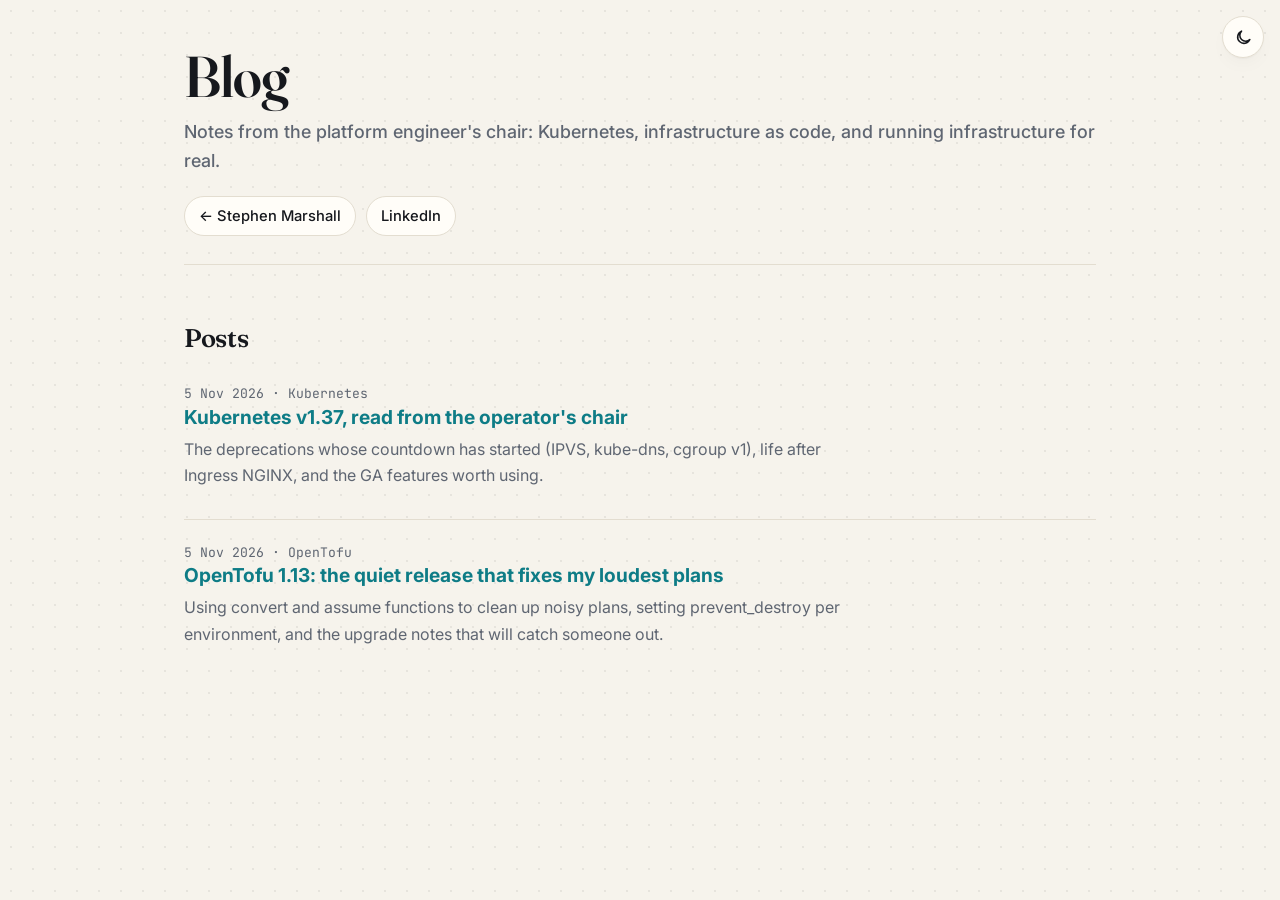
==== commit 45543bf1: "New suited sketch portrait, circle-fit avatar, light/dark theme toggle on all pages Co-Authored-By: " ====
--- a/blog/index.html
+++ b/blog/index.html
@@ -8,6 +8,7 @@
 <link rel="preconnect" href="https://fonts.googleapis.com">
 <link rel="preconnect" href="https://fonts.gstatic.com" crossorigin>
 <link href="https://fonts.googleapis.com/css2?family=Fraunces:ital,opsz,wght@0,9..144,500;0,9..144,600;1,9..144,400&family=Inter:wght@400;500;600;700&family=JetBrains+Mono:wght@500&display=swap" rel="stylesheet">
+<script src="../theme.js"></script>
 <link rel="stylesheet" href="../style.css">
 <link rel="stylesheet" href="blog.css">
 </head>
--- a/style.css
+++ b/style.css
@@ -79,7 +79,7 @@
 .hero { display: grid; grid-template-columns: 1.15fr 0.85fr; gap: 40px; align-items: center; border-bottom: 0; padding: 12px 0 0; margin: 0; }
 .hero-copy { min-width: 0; }
 .name-underline { display: block; width: min(320px, 70%); height: 14px; margin: -2px 0 18px; color: var(--accent-2); }
-.portrait { position: relative; justify-self: center; width: min(380px, 100%); aspect-ratio: 630 / 757; }
+.portrait { position: relative; justify-self: center; width: min(380px, 100%); aspect-ratio: 630 / 686; }
 .portrait { margin: 0; }
 .portrait::before {
   content: ""; position: absolute; inset: 6% -6% -5% 8%; border-radius: 28px; transform: rotate(4deg);
@@ -137,7 +137,7 @@
   display: none; width: 112px; height: 112px; border-radius: 50%; overflow: hidden; flex: none;
   background: var(--paper); border: 3px solid var(--surface); box-shadow: 0 0 0 2px var(--accent), var(--shadow);
 }
-.avatar img { width: 100%; height: 100%; object-fit: cover; }
+.avatar img { width: 100%; height: 100%; object-fit: contain; }
 .session { font-size: 0.85rem; color: var(--muted); margin-top: 14px; }
 .linkbtn { font: inherit; background: none; border: 0; padding: 0; color: var(--accent); cursor: pointer; }
 
@@ -255,3 +255,15 @@
   a { text-decoration: none; }
   * { animation: none !important; }
 }
+
+/* ---------- theme toggle (theme.js) ---------- */
+.theme-toggle {
+  position: fixed; top: 16px; right: 16px; z-index: 50; width: 42px; height: 42px; border-radius: 50%;
+  display: grid; place-items: center; cursor: pointer; color: var(--text);
+  background: var(--surface); border: 1px solid var(--line); box-shadow: var(--shadow);
+  transition: transform .2s, border-color .2s;
+}
+.theme-toggle:hover { border-color: var(--accent); transform: rotate(-15deg); }
+.theme-toggle svg { width: 19px; height: 19px; }
+body, .gate, .post-card, .skill-group, .item, .contact a, .provider, .cv-nav { transition: background-color .25s, border-color .25s, color .25s; }
+@media print { .theme-toggle { display: none; } }
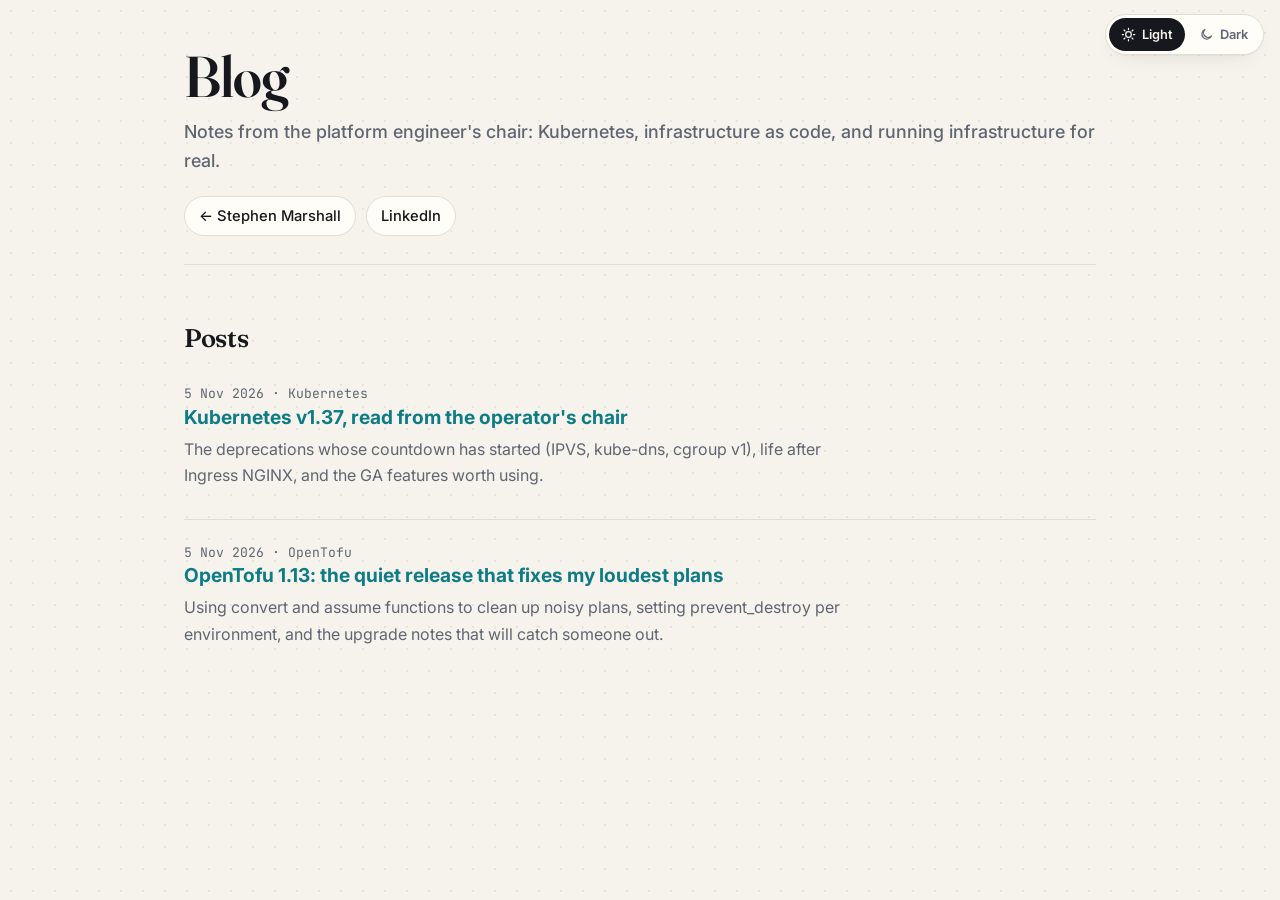
==== commit 6442f5ed: "Version asset URLs so browsers pick up updates Co-Authored-By: Claude Opus 5.5 <noreply@anthropic.co" ====
--- a/blog/index.html
+++ b/blog/index.html
@@ -8,9 +8,9 @@
 <link rel="preconnect" href="https://fonts.googleapis.com">
 <link rel="preconnect" href="https://fonts.gstatic.com" crossorigin>
 <link href="https://fonts.googleapis.com/css2?family=Fraunces:ital,opsz,wght@0,9..144,500;0,9..144,600;1,9..144,400&family=Inter:wght@400;500;600;700&family=JetBrains+Mono:wght@500&display=swap" rel="stylesheet">
-<script src="../theme.js"></script>
-<link rel="stylesheet" href="../style.css">
-<link rel="stylesheet" href="blog.css">
+<script src="../theme.js?v=4"></script>
+<link rel="stylesheet" href="../style.css?v=4">
+<link rel="stylesheet" href="blog.css?v=4">
 </head>
 <body>
 <div class="wrap">
--- a/style.css
+++ b/style.css
@@ -79,15 +79,18 @@
 .hero { display: grid; grid-template-columns: 1.15fr 0.85fr; gap: 40px; align-items: center; border-bottom: 0; padding: 12px 0 0; margin: 0; }
 .hero-copy { min-width: 0; }
 .name-underline { display: block; width: min(320px, 70%); height: 14px; margin: -2px 0 18px; color: var(--accent-2); }
-.portrait { position: relative; justify-self: center; width: min(380px, 100%); aspect-ratio: 630 / 686; }
+.portrait { position: relative; justify-self: center; width: min(380px, 100%); aspect-ratio: 1; }
 .portrait { margin: 0; }
 .portrait::before {
-  content: ""; position: absolute; inset: 6% -6% -5% 8%; border-radius: 28px; transform: rotate(4deg);
-  background: var(--accent); opacity: .22; z-index: 0;
+  content: ""; position: absolute; inset: 0; border-radius: 50%; transform: translate(14px, 14px);
+  background: var(--accent); opacity: .25; z-index: 0;
+}
+.portrait::after {
+  content: ""; position: absolute; inset: -12px; border-radius: 50%; border: 1.5px dashed var(--line); z-index: 0;
 }
 .portrait img {
   position: relative; z-index: 1; width: 100%; height: auto; display: block;
-  background: var(--paper); border-radius: 24px; transform: rotate(-1.5deg);
+  background: var(--paper); border-radius: 50%; border: 6px solid var(--surface);
   box-shadow: 0 2px 4px rgba(0,0,0,.06), 0 24px 48px -20px rgba(0,0,0,.35);
 }
 .portrait .tag {
@@ -152,13 +155,11 @@
 .cv-nav a.active { color: var(--accent); background: var(--chip); }
 
 /* ---------- CV body (HTML injected from Firestore) ---------- */
-#cv { counter-reset: sec; }
 section { padding: 44px 0 4px; }
 h2 {
   display: flex; align-items: baseline; gap: 12px; font-family: var(--display); font-size: 1.6rem; font-weight: 600;
   letter-spacing: -0.01em; text-transform: none; color: var(--text); margin: 0 0 20px;
 }
-#cv h2::before { counter-increment: sec; content: counter(sec, decimal-leading-zero); font-family: var(--mono); font-size: 0.8rem; color: var(--accent); font-weight: 500; }
 #cv h2::after { content: ""; flex: 1; height: 1px; background: var(--line); transform: translateY(-6px); }
 
 .summary p { margin: 0 0 12px; max-width: 70ch; font-size: 1.05rem; }
@@ -228,7 +229,7 @@
 
 /* ---------- responsive ---------- */
 @media (max-width: 760px) {
-  .wrap { padding: 28px 16px 56px; }
+  .wrap { padding: 64px 16px 56px; }
   .hero { grid-template-columns: 1fr; gap: 8px; }
   .portrait { order: -1; width: min(260px, 72%); }
   .portrait .tag { right: -8px; }
@@ -256,14 +257,18 @@
   * { animation: none !important; }
 }
 
-/* ---------- theme toggle (theme.js) ---------- */
-.theme-toggle {
-  position: fixed; top: 16px; right: 16px; z-index: 50; width: 42px; height: 42px; border-radius: 50%;
-  display: grid; place-items: center; cursor: pointer; color: var(--text);
-  background: var(--surface); border: 1px solid var(--line); box-shadow: var(--shadow);
-  transition: transform .2s, border-color .2s;
-}
-.theme-toggle:hover { border-color: var(--accent); transform: rotate(-15deg); }
-.theme-toggle svg { width: 19px; height: 19px; }
+/* ---------- theme switch (theme.js) ---------- */
+.theme-switch {
+  position: fixed; top: 14px; right: 16px; z-index: 50; display: flex; gap: 2px; padding: 3px;
+  border-radius: 999px; background: var(--surface); border: 1px solid var(--line); box-shadow: var(--shadow);
+}
+.theme-switch button {
+  font: inherit; font-size: 0.8rem; font-weight: 600; display: inline-flex; align-items: center; gap: 6px;
+  padding: 6px 12px; border: 0; border-radius: 999px; cursor: pointer; background: transparent; color: var(--muted);
+}
+.theme-switch button:hover { color: var(--text); }
+.theme-switch button[aria-pressed="true"] { background: var(--text); color: var(--bg); }
+.theme-switch svg { width: 15px; height: 15px; }
+@media (max-width: 760px) { .theme-switch { top: 10px; right: 10px; } .theme-switch span { display: none; } .theme-switch button { padding: 7px 9px; } }
 body, .gate, .post-card, .skill-group, .item, .contact a, .provider, .cv-nav { transition: background-color .25s, border-color .25s, color .25s; }
-@media print { .theme-toggle { display: none; } }
+@media print { .theme-switch { display: none; } }
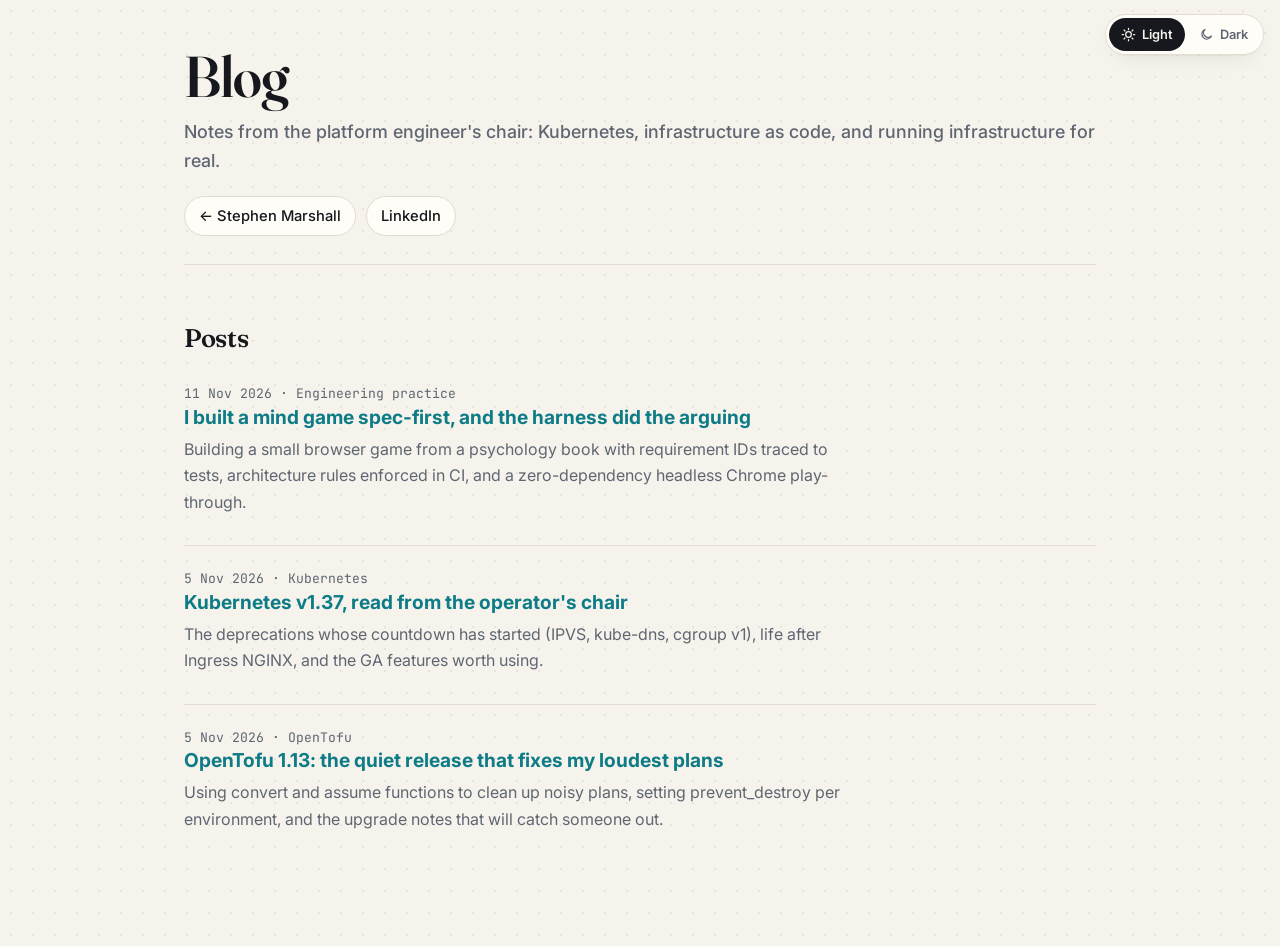
==== commit 3aad099c: "Blog: how Cut the Knot was built spec-first with a test harness New post on spec-driven development " ====
--- a/blog/index.html
+++ b/blog/index.html
@@ -27,6 +27,11 @@
     <h2>Posts</h2>
     <ul class="post-list">
       <li>
+        <div class="meta">11 Nov 2026 · Engineering practice</div>
+        <h3><a href="cut-the-knot-spec-first-game/">I built a mind game spec-first, and the harness did the arguing</a></h3>
+        <p>Building a small browser game from a psychology book with requirement IDs traced to tests, architecture rules enforced in CI, and a zero-dependency headless Chrome play-through.</p>
+      </li>
+      <li>
         <div class="meta">5 Nov 2026 · Kubernetes</div>
         <h3><a href="kubernetes-1-37-for-operators/">Kubernetes v1.37, read from the operator's chair</a></h3>
         <p>The deprecations whose countdown has started (IPVS, kube-dns, cgroup v1), life after Ingress NGINX, and the GA features worth using.</p>
--- a/style.css
+++ b/style.css
@@ -120,7 +120,7 @@
 /* public "latest writing" strip */
 .latest { margin-top: 56px; }
 .latest-grid { display: grid; grid-template-columns: repeat(auto-fit, minmax(260px, 1fr)); gap: 14px; }
-.post-card {
+.reading { margin-top: 40px; }.post-card {
   display: block; background: var(--surface); border: 1px solid var(--line); border-radius: 14px; padding: 18px 20px; color: var(--text);
   transition: border-color .15s, transform .15s, box-shadow .15s;
 }
@@ -128,6 +128,8 @@
 .post-card .meta { font-family: var(--mono); font-size: 0.76rem; color: var(--muted); }
 .post-card strong { display: block; font-family: var(--display); font-size: 1.15rem; line-height: 1.3; margin: 6px 0 4px; font-weight: 600; }
 .post-card span { color: var(--muted); font-size: 0.9rem; }
+.post-card p { margin: 6px 0 0; color: var(--muted); font-size: 0.9rem; line-height: 1.5; }
+.post-card p b, .post-list p b { color: var(--text); font-weight: 600; }
 
 /* ---------- signed-in: compact header + section nav ---------- */
 body.signed-in .hero { grid-template-columns: auto 1fr; gap: 22px; padding-bottom: 24px; border-bottom: 1px solid var(--line); }
@@ -248,7 +250,7 @@
 @media print {
   :root { --bg: #fff; --surface: #fff; --text: #000; --muted: #444; --line: #ccc; --accent: #000; --accent-2: #000; --chip: #fff; --chip-text: #000; }
   body { background: #fff; }
-  .actions, .session, .gate, .cv-nav, .latest, .portrait, .name-underline { display: none !important; }
+  .actions, .session, .gate, .cv-nav, .latest, .portrait, .name-underline, .term-wrap { display: none !important; }
   .wrap { padding: 0; max-width: none; }
   .chip { border: 1px solid #ccc; }
   section, .job, .item, .skill-group { break-inside: avoid; }
@@ -272,3 +274,59 @@
 @media (max-width: 760px) { .theme-switch { top: 10px; right: 10px; } .theme-switch span { display: none; } .theme-switch button { padding: 7px 9px; } }
 body, .gate, .post-card, .skill-group, .item, .contact a, .provider, .cv-nav { transition: background-color .25s, border-color .25s, color .25s; }
 @media print { .theme-switch { display: none; } }
+
+/* ---------- interactive kubectl terminal (terminal.js) ---------- */
+.term-wrap { margin-top: 44px; }
+.term {
+  background: #0d1117; color: #c9d1d9; border: 1px solid #30363d; border-radius: 14px; overflow: hidden;
+  box-shadow: 0 18px 40px -18px rgba(0,0,0,.45); font-family: var(--mono); font-size: 0.86rem;
+}
+.term-bar { display: flex; align-items: center; gap: 8px; padding: 10px 14px; background: #161b22; border-bottom: 1px solid #30363d; color: #8b949e; font-size: 0.76rem; }
+.term-bar i { width: 11px; height: 11px; border-radius: 50%; display: inline-block; flex: none; }
+.term-title { margin-left: 8px; }
+.term-state { margin-left: auto; color: #8b949e; white-space: nowrap; }
+.term-body { height: 380px; overflow-y: auto; padding: 14px 16px 16px; line-height: 1.6; cursor: text; scroll-behavior: smooth; }
+.term-line { white-space: pre-wrap; word-break: break-word; }
+.term-pre { white-space: pre; overflow-x: auto; margin: 2px 0; }
+.term .p { color: #3fb950; }
+.term .c { color: #e6edf3; }
+.term .k { color: #79c0ff; }
+.term .m, .term .dim { color: #8b949e; }
+.term .e { color: #ff7b72; }
+.term .ok { color: #3fb950; }
+.term .cmdline { margin-top: 8px; }
+.term a { color: #58a6ff; text-decoration: underline; text-underline-offset: 2px; }
+.term .cursor { animation: blink 1s steps(1) infinite; color: #3fb950; }
+@keyframes blink { 50% { opacity: 0; } }
+.term-cmd, .term-btn {
+  font: inherit; font-size: 0.82rem; color: #d2a8ff; background: rgba(210,168,255,.08); border: 1px solid rgba(210,168,255,.25);
+  border-radius: 6px; padding: 0 6px; cursor: pointer; line-height: 1.5;
+}
+.term-cmd:hover, .term-btn:hover { background: rgba(210,168,255,.18); }
+.term-btn { color: #0d1117; background: #3fb950; border-color: #3fb950; font-weight: 700; padding: 1px 10px; }
+.term-btn:hover { background: #56d364; }
+.term-input { display: flex; gap: 8px; align-items: center; margin-top: 8px; }
+.term-input input { flex: 1; min-width: 0; background: transparent; border: 0; outline: 0; color: #e6edf3; font: inherit; caret-color: #3fb950; padding: 0; }
+.term-input input::placeholder { color: #484f58; }
+.term-chips { display: flex; flex-wrap: wrap; gap: 8px; margin-top: 12px; }
+.term-chips .term-cmd {
+  font-family: var(--mono); font-size: 0.76rem; color: var(--text); background: var(--surface); border: 1px solid var(--line);
+  border-radius: 999px; padding: 5px 12px; transition: border-color .15s, transform .15s;
+}
+.term-chips .term-cmd:hover { border-color: var(--accent); transform: translateY(-1px); }
+.portrait .tag[role="button"] { cursor: pointer; }
+.portrait .tag[role="button"]:hover { border-color: var(--accent); }
+body.signed-in .term-wrap { margin-top: 24px; }
+@media (max-width: 640px) {
+  .term { font-size: 0.8rem; }
+  .term-body { height: 340px; padding: 12px; }
+  .term-input input { font-size: 16px; }
+  .term-title { display: none; }
+}
+
+/* owner-only Cut the Knot answer key (visitors.html) */
+#answer-key details { border: 1px solid var(--line); border-radius: 10px; padding: 8px 14px; margin: 0 0 8px; background: var(--surface); }
+#answer-key summary { cursor: pointer; font-weight: 600; }
+#answer-key ul { margin: 8px 0 4px; padding-left: 18px; font-size: 0.92rem; }
+#answer-key li { margin: 0 0 6px; }
+#answer-key li span { color: var(--muted); }
